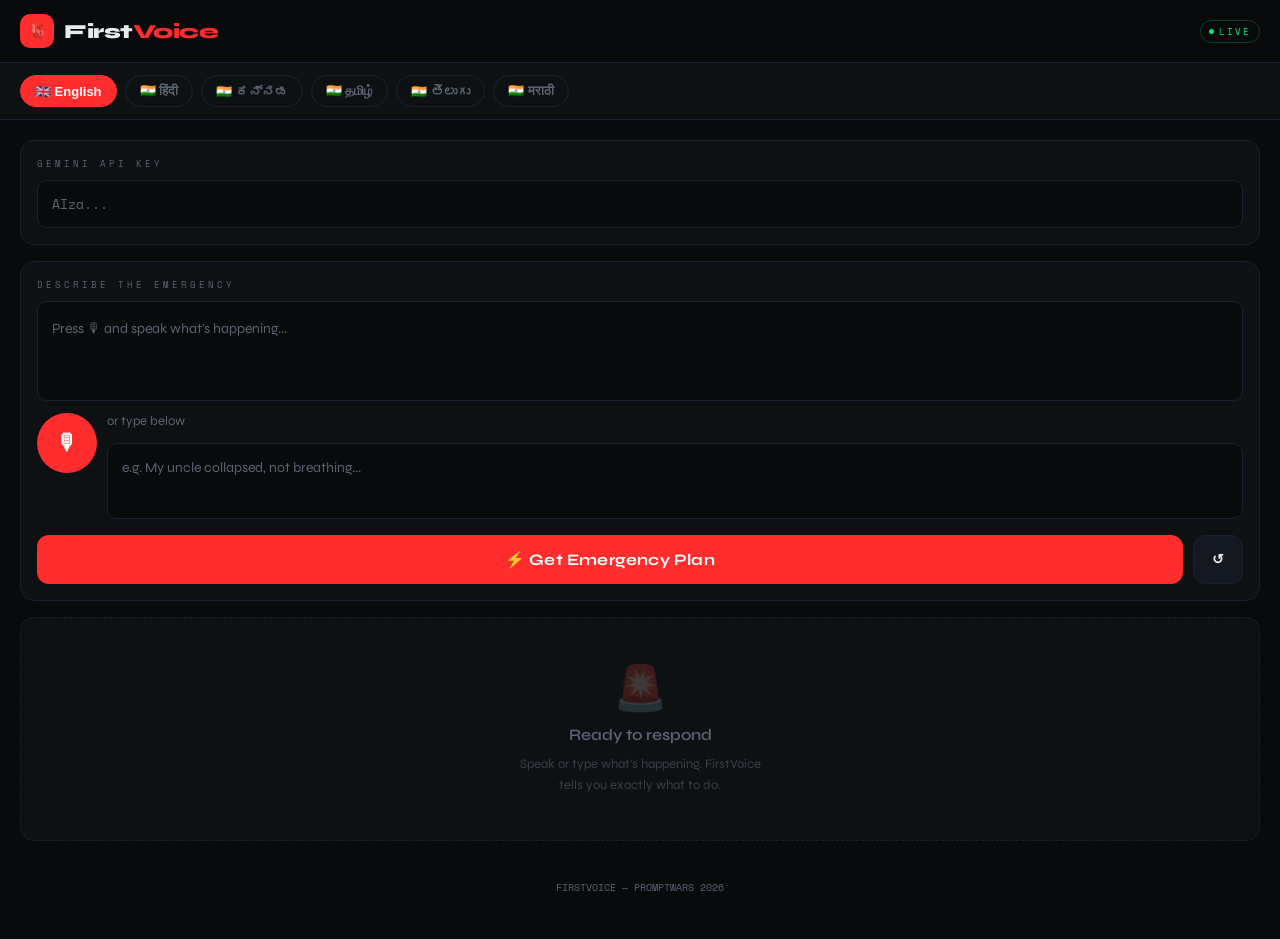
==== index.html @ 9b27664f "Add files via upload" ====
<!DOCTYPE html>
<html lang="en">
<head>
  <meta charset="UTF-8" />
  <meta name="viewport" content="width=device-width, initial-scale=1.0, maximum-scale=1.0, user-scalable=no" />
  <meta name="apple-mobile-web-app-capable" content="yes" />
  <meta name="theme-color" content="#080a0c" />
  <title>FirstVoice — Emergency Response</title>
  <link rel="preconnect" href="https://fonts.googleapis.com" />
  <link href="https://fonts.googleapis.com/css2?family=Space+Mono:wght@400;700&family=Syne:wght@400;600;700;800&display=swap" rel="stylesheet" />
  <style>
    *, *::before, *::after { margin: 0; padding: 0; box-sizing: border-box; -webkit-tap-highlight-color: transparent; }

    :root {
      --bg: #080a0c;
      --surface: #0e1114;
      --surface2: #141820;
      --red: #ff2d2d;
      --red-glow: rgba(255,45,45,0.18);
      --red-dim: #7a0000;
      --green: #00e87a;
      --amber: #ffaa00;
      --text: #e8eaed;
      --text-dim: #5a6470;
      --border: #1a2030;
      --mono: 'Space Mono', monospace;
      --sans: 'Syne', sans-serif;
      --radius: 14px;
    }

    html, body {
      height: 100%;
      background: var(--bg);
      color: var(--text);
      font-family: var(--sans);
      overflow-x: hidden;
    }

    /* ─── HEADER ─── */
    .header {
      position: sticky;
      top: 0;
      z-index: 100;
      background: rgba(8,10,12,0.92);
      backdrop-filter: blur(12px);
      border-bottom: 1px solid var(--border);
      padding: 14px 20px;
      display: flex;
      align-items: center;
      justify-content: space-between;
    }

    .logo { display: flex; align-items: center; gap: 10px; }

    .logo-pulse {
      width: 34px; height: 34px;
      background: var(--red);
      border-radius: 10px;
      display: flex; align-items: center; justify-content: center;
      font-size: 17px;
      animation: heartbeat 1.4s ease-in-out infinite;
    }

    @keyframes heartbeat {
      0%,100% { transform: scale(1); box-shadow: 0 0 0 0 rgba(255,45,45,0.5); }
      14%     { transform: scale(1.08); }
      28%     { transform: scale(1); }
      42%     { transform: scale(1.05); box-shadow: 0 0 0 8px rgba(255,45,45,0); }
    }

    .logo-name { font-size: 20px; font-weight: 800; letter-spacing: -0.5px; }
    .logo-name span { color: var(--red); }

    .live-badge {
      display: flex; align-items: center; gap: 5px;
      font-family: var(--mono); font-size: 9px; letter-spacing: 2px;
      color: var(--green); border: 1px solid rgba(0,232,122,0.25);
      padding: 4px 8px; border-radius: 20px;
    }

    .live-dot {
      width: 5px; height: 5px; border-radius: 50%;
      background: var(--green);
      animation: blink 1.5s ease-in-out infinite;
    }

    @keyframes blink { 0%,100%{opacity:1} 50%{opacity:0.1} }

    /* ─── LANGUAGE STRIP ─── */
    .lang-strip {
      display: flex; gap: 8px;
      padding: 12px 20px;
      overflow-x: auto;
      scrollbar-width: none;
      border-bottom: 1px solid var(--border);
      background: var(--surface);
    }
    .lang-strip::-webkit-scrollbar { display: none; }

    .lang-chip {
      flex-shrink: 0;
      padding: 7px 14px;
      border-radius: 20px;
      font-size: 13px; font-weight: 600;
      cursor: pointer;
      border: 1px solid var(--border);
      background: transparent;
      color: var(--text-dim);
      transition: all 0.2s;
      white-space: nowrap;
    }

    .lang-chip.active {
      background: var(--red);
      border-color: var(--red);
      color: white;
    }

    .lang-chip:not(.active):hover {
      border-color: var(--text-dim);
      color: var(--text);
    }

    /* ─── MAIN SCROLL ─── */
    .main { padding: 20px; display: flex; flex-direction: column; gap: 16px; }

    /* ─── CARD ─── */
    .card {
      background: var(--surface);
      border: 1px solid var(--border);
      border-radius: var(--radius);
      padding: 16px;
    }

    .card-label {
      font-family: var(--mono); font-size: 9px;
      letter-spacing: 3px; color: var(--text-dim);
      text-transform: uppercase; margin-bottom: 10px;
    }

    /* ─── API KEY ─── */
    .api-input {
      width: 100%; padding: 13px 14px;
      background: var(--bg); border: 1px solid var(--border);
      border-radius: 10px; font-family: var(--mono);
      font-size: 13px; color: var(--text);
      outline: none; transition: border-color 0.2s;
    }
    .api-input:focus { border-color: var(--red); }
    .api-input::placeholder { color: var(--text-dim); }

    /* ─── TRANSCRIPT ─── */
    .transcript-box {
      min-height: 100px; padding: 14px;
      background: var(--bg); border: 1px solid var(--border);
      border-radius: 10px; font-size: 15px; line-height: 1.6;
      color: var(--text); position: relative; transition: border-color 0.2s;
      word-break: break-word;
    }
    .transcript-box.listening {
      border-color: var(--red);
      box-shadow: 0 0 0 3px var(--red-glow);
    }
    .transcript-placeholder { color: var(--text-dim); font-size: 14px; }

    /* ─── WAVEFORM ─── */
    .waveform {
      display: flex; align-items: center; gap: 3px;
      height: 28px; margin-top: 10px;
    }
    .wave-bar {
      width: 3px; border-radius: 2px;
      background: var(--red); height: 4px;
      animation: wave 1s ease-in-out infinite;
    }
    @keyframes wave { 0%,100%{height:4px} 50%{height:22px} }

    /* ─── BUTTONS ─── */
    .btn-row { display: flex; gap: 10px; margin-top: 12px; }

    .btn {
      flex: 1; padding: 15px;
      border-radius: 12px; font-family: var(--sans);
      font-size: 15px; font-weight: 700;
      cursor: pointer; border: none;
      transition: all 0.18s; letter-spacing: 0.2px;
      -webkit-user-select: none; user-select: none;
    }

    .btn:active { transform: scale(0.97); }
    .btn:disabled { opacity: 0.35; cursor: not-allowed; transform: none; }

    .btn-mic {
      background: var(--red); color: white;
      font-size: 22px; flex: 0 0 60px;
      border-radius: 50%; width: 60px; height: 60px;
      padding: 0; display: flex; align-items: center; justify-content: center;
    }

    .btn-mic.recording {
      animation: mic-pulse 1.2s ease-in-out infinite;
    }

    @keyframes mic-pulse {
      0%,100% { box-shadow: 0 0 0 0 rgba(255,45,45,0.6); }
      50%      { box-shadow: 0 0 0 14px rgba(255,45,45,0); }
    }

    .btn-analyze {
      flex: 1; background: var(--red); color: white;
      font-size: 16px;
    }

    .btn-reset {
      flex: 0 0 auto; background: var(--surface2);
      color: var(--text); border: 1px solid var(--border);
      font-size: 14px; padding: 15px 18px;
    }

    /* ─── MANUAL INPUT ─── */
    .manual-input {
      width: 100%; padding: 13px 14px; margin-top: 10px;
      background: var(--bg); border: 1px solid var(--border);
      border-radius: 10px; font-family: var(--sans);
      font-size: 14px; color: var(--text); outline: none;
      resize: none; min-height: 76px; line-height: 1.55;
      transition: border-color 0.2s;
    }
    .manual-input:focus { border-color: var(--red); }
    .manual-input::placeholder { color: var(--text-dim); }

    /* ─── LOADING ─── */
    .loading-card {
      display: flex; flex-direction: column;
      align-items: center; justify-content: center;
      gap: 14px; padding: 40px 20px;
      background: var(--surface); border: 1px solid var(--border);
      border-radius: var(--radius);
    }

    .spinner {
      width: 44px; height: 44px;
      border: 3px solid var(--border);
      border-top-color: var(--red);
      border-radius: 50%;
      animation: spin 0.7s linear infinite;
    }

    @keyframes spin { to { transform: rotate(360deg); } }

    .loading-label {
      font-family: var(--mono); font-size: 11px;
      letter-spacing: 3px; color: var(--text-dim);
      animation: pulse-text 1s ease-in-out infinite alternate;
    }

    @keyframes pulse-text { from{opacity:0.4} to{opacity:1} }

    /* ─── EMERGENCY BADGE ─── */
    .emergency-badge {
      border-radius: var(--radius); padding: 18px;
      display: flex; gap: 14px; align-items: center;
      animation: slideUp 0.35s ease-out;
    }

    .badge-critical { background: rgba(255,45,45,0.08); border: 1px solid rgba(255,45,45,0.35); }
    .badge-serious  { background: rgba(255,170,0,0.08); border: 1px solid rgba(255,170,0,0.35); }
    .badge-moderate { background: rgba(0,232,122,0.08); border: 1px solid rgba(0,232,122,0.3); }

    .badge-emoji { font-size: 36px; flex-shrink: 0; }

    .badge-type { font-size: 20px; font-weight: 800; letter-spacing: -0.4px; }

    .badge-sev {
      font-family: var(--mono); font-size: 10px;
      letter-spacing: 2px; margin-top: 3px;
    }

    .sev-critical { color: var(--red); }
    .sev-serious  { color: var(--amber); }
    .sev-moderate { color: var(--green); }

    .badge-lang {
      font-family: var(--mono); font-size: 9px;
      color: var(--text-dim); letter-spacing: 1px; margin-top: 5px;
    }

    /* ─── STEPS ─── */
    .steps-list { display: flex; flex-direction: column; gap: 10px; }

    .step-row {
      display: flex; gap: 12px;
      background: var(--bg); border: 1px solid var(--border);
      border-radius: 12px; padding: 14px;
      animation: slideUp 0.35s ease-out;
    }

    .step-num {
      width: 30px; height: 30px; flex-shrink: 0;
      background: var(--red); border-radius: 50%;
      display: flex; align-items: center; justify-content: center;
      font-family: var(--mono); font-size: 13px; font-weight: 700;
      color: white; margin-top: 1px;
    }

    .step-action { font-size: 15px; font-weight: 700; margin-bottom: 5px; }

    .step-detail {
      font-family: var(--mono); font-size: 12px;
      color: var(--text-dim); line-height: 1.55;
    }

    /* ─── DO NOT ─── */
    .donot-card {
      background: rgba(255,45,45,0.05);
      border: 1px solid rgba(255,45,45,0.2);
      border-radius: var(--radius); padding: 14px;
      animation: slideUp 0.35s ease-out;
    }

    .donot-heading {
      font-family: var(--mono); font-size: 9px;
      letter-spacing: 3px; color: var(--red);
      text-transform: uppercase; margin-bottom: 10px;
    }

    .donot-item {
      display: flex; gap: 8px; align-items: flex-start;
      font-size: 13px; color: var(--text-dim); margin-bottom: 5px;
      line-height: 1.5;
    }

    .donot-x { color: var(--red); font-size: 11px; margin-top: 2px; flex-shrink: 0; }

    /* ─── DISPATCH ─── */
    .dispatch-card {
      background: var(--surface);
      border: 1px solid var(--border);
      border-radius: var(--radius); padding: 14px;
      animation: slideUp 0.35s ease-out;
    }

    .dispatch-heading {
      font-family: var(--mono); font-size: 9px;
      letter-spacing: 3px; color: var(--green);
      text-transform: uppercase; margin-bottom: 10px;
    }

    .dispatch-text {
      font-family: var(--mono); font-size: 12px;
      color: var(--text); line-height: 1.6;
      padding: 10px 12px;
      background: var(--bg); border-radius: 8px;
      border-left: 3px solid var(--green);
    }

    /* ─── REASSURANCE ─── */
    .reassurance-card {
      background: linear-gradient(135deg, rgba(0,232,122,0.07), rgba(0,232,122,0.02));
      border: 1px solid rgba(0,232,122,0.2);
      border-radius: var(--radius); padding: 18px;
      font-size: 16px; font-weight: 600;
      color: var(--green); text-align: center;
      line-height: 1.55;
      animation: slideUp 0.35s ease-out;
    }

    /* ─── ERROR ─── */
    .error-card {
      background: rgba(255,45,45,0.07);
      border: 1px solid rgba(255,45,45,0.25);
      border-radius: var(--radius); padding: 14px;
      font-family: var(--mono); font-size: 12px;
      color: #ff7070; line-height: 1.6;
    }

    /* ─── IDLE ─── */
    .idle-card {
      background: var(--surface); border: 1px dashed var(--border);
      border-radius: var(--radius);
      display: flex; flex-direction: column;
      align-items: center; justify-content: center;
      gap: 10px; padding: 44px 20px; text-align: center;
    }

    .idle-emoji { font-size: 44px; opacity: 0.2; }
    .idle-title { font-size: 16px; font-weight: 600; color: var(--text-dim); }
    .idle-sub { font-size: 13px; color: var(--text-dim); opacity: 0.55; line-height: 1.6; max-width: 260px; }

    /* ─── FOOTER ─── */
    .footer {
      text-align: center; padding: 18px 20px 32px;
      font-family: var(--mono); font-size: 10px;
      color: var(--text-dim); line-height: 1.8;
    }

    .footer-warn { color: var(--red-dim); }

    /* ─── ANIMATIONS ─── */
    @keyframes slideUp {
      from { opacity: 0; transform: translateY(14px); }
      to   { opacity: 1; transform: translateY(0); }
    }

    /* ─── SPEAK BUTTON (TTS) ─── */
    .tts-btn {
      display: flex; align-items: center; gap: 6px;
      background: transparent; border: 1px solid var(--border);
      border-radius: 20px; padding: 6px 12px;
      font-family: var(--mono); font-size: 10px;
      letter-spacing: 1px; color: var(--text-dim);
      cursor: pointer; transition: all 0.2s;
      margin-top: 10px;
    }
    .tts-btn:hover { border-color: var(--green); color: var(--green); }

    /* Safe area for notched phones */
    @supports (padding-bottom: env(safe-area-inset-bottom)) {
      .footer { padding-bottom: calc(24px + env(safe-area-inset-bottom)); }
    }
  </style>
</head>
<body>

  <!-- HEADER -->
  <header class="header">
    <div class="logo">
      <div class="logo-pulse">🫀</div>
      <div class="logo-name">First<span>Voice</span></div>
    </div>
    <div class="live-badge">
      <div class="live-dot"></div>
      LIVE
    </div>
  </header>

  <!-- LANGUAGE STRIP -->
  <div class="lang-strip" id="langStrip">
    <button class="lang-chip active" data-lang="en" onclick="setLang('en')">🇬🇧 English</button>
    <button class="lang-chip" data-lang="hi" onclick="setLang('hi')">🇮🇳 हिंदी</button>
    <button class="lang-chip" data-lang="kn" onclick="setLang('kn')">🇮🇳 ಕನ್ನಡ</button>
    <button class="lang-chip" data-lang="ta" onclick="setLang('ta')">🇮🇳 தமிழ்</button>
    <button class="lang-chip" data-lang="te" onclick="setLang('te')">🇮🇳 తెలుగు</button>
    <button class="lang-chip" data-lang="mr" onclick="setLang('mr')">🇮🇳 मराठी</button>
  </div>

  <!-- MAIN CONTENT -->
  <main class="main">

    <!-- API KEY CARD -->
    <div class="card">
      <div class="card-label" id="lbl-apikey">Gemini API Key</div>
      <input type="password" class="api-input" id="apiKey" placeholder="AIza..." />
    </div>

    <!-- INPUT CARD -->
    <div class="card">
      <div class="card-label" id="lbl-describe">Describe the Emergency</div>

      <!-- Transcript display -->
      <div class="transcript-box" id="transcriptBox">
        <span class="transcript-placeholder" id="transcriptPlaceholder">Press 🎙 and speak what's happening...</span>
      </div>

      <!-- Mic + Reset row -->
      <div class="btn-row" style="justify-content:flex-start; margin-top:12px;">
        <button class="btn btn-mic" id="micBtn" onclick="toggleMic()" title="Hold to speak">🎙</button>
        <div style="flex:1">
          <div style="font-size:13px; color:var(--text-dim); margin-bottom:4px;" id="lbl-or">or type below</div>
          <textarea class="manual-input" id="manualInput" rows="2" id="lbl-typePlaceholder"></textarea>
        </div>
      </div>

      <!-- Analyze + Reset -->
      <div class="btn-row">
        <button class="btn btn-analyze" id="analyzeBtn" onclick="analyze()" id="lbl-analyze">⚡ Get Emergency Plan</button>
        <button class="btn btn-reset" onclick="resetAll()">↺</button>
      </div>
    </div>

    <!-- ERROR -->
    <div id="errorBox" style="display:none;" class="error-card"></div>

    <!-- LOADING -->
    <div id="loadingBox" style="display:none;" class="loading-card">
      <div class="spinner"></div>
      <div class="loading-label" id="lbl-analyzing">ANALYZING EMERGENCY...</div>
    </div>

    <!-- RESPONSE -->
    <div id="responseBox" style="display:none;"></div>

    <!-- IDLE -->
    <div id="idleBox" class="idle-card">
      <div class="idle-emoji">🚨</div>
      <div class="idle-title" id="lbl-idle-title">Ready to respond</div>
      <div class="idle-sub" id="lbl-idle-sub">Speak or type what's happening. FirstVoice identifies the emergency and tells you exactly what to do.</div>
    </div>

  </main>

  <!-- FOOTER -->
  <footer class="footer">
    <div>FIRSTVOICE — PROMPTWARS 2026</div>
    <div class="footer-warn">⚠ Always call 112 first. This app assists — not replaces — emergency services.</div>
  </footer>

<script>
// ─── STATE ───────────────────────────────────────────────
let recognition = null;
let isListening  = false;
let currentLang  = 'en';
let currentTranscript = '';

// ─── i18n ─────────────────────────────────────────────────
const i18n = {
  en: {
    apikey:     'Gemini API Key',
    describe:   'Describe the Emergency',
    placeholder:'Press 🎙 and speak what\'s happening...',
    typehere:   'e.g. My uncle collapsed, not breathing...',
    or:         'or type below',
    analyze:    '⚡ Get Emergency Plan',
    analyzing:  'ANALYZING EMERGENCY...',
    idleTitle:  'Ready to respond',
    idleSub:    'Speak or type what\'s happening. FirstVoice tells you exactly what to do.',
    steps:      'Action Steps',
    donot:      'DO NOT',
    dispatch:   '📡 EMERGENCY DISPATCH BRIEF',
    tts:        '🔊 Read aloud',
    listening:  'Listening... speak now',
    speechErr:  'Speech recognition not available. Please type instead.',
    noInput:    'Please speak or type the emergency situation.',
    noKey:      'Please enter your Gemini API key.',
  },
  hi: {
    apikey:     'Gemini API की',
    describe:   'आपातकाल का वर्णन करें',
    placeholder:'🎙 दबाएं और बोलें क्या हो रहा है...',
    typehere:   'उदा. मेरे चाचा गिर गए, सांस नहीं ले रहे...',
    or:         'या नीचे टाइप करें',
    analyze:    '⚡ आपातकालीन योजना प्राप्त करें',
    analyzing:  'आपातकाल विश्लेषण हो रहा है...',
    idleTitle:  'प्रतिक्रिया के लिए तैयार',
    idleSub:    'बोलें या टाइप करें। FirstVoice आपको बताएगा क्या करना है।',
    steps:      'कदम',
    donot:      'यह मत करें',
    dispatch:   '📡 एम्बुलेंस को बताएं',
    tts:        '🔊 ज़ोर से पढ़ें',
    listening:  'सुन रहा हूं... अभी बोलें',
    speechErr:  'वॉइस उपलब्ध नहीं। कृपया टाइप करें।',
    noInput:    'कृपया आपातकाल बताएं।',
    noKey:      'कृपया Gemini API कुंजी दर्ज करें।',
  },
  kn: {
    apikey:     'Gemini API ಕೀ',
    describe:   'ತುರ್ತು ಪರಿಸ್ಥಿತಿ ವಿವರಿಸಿ',
    placeholder:'🎙 ಒತ್ತಿ ಮತ್ತು ಏನಾಗುತ್ತಿದೆ ಎಂದು ಹೇಳಿ...',
    typehere:   'ಉದಾ. ನನ್ನ ಅಂಕಲ್ ಬಿದ್ದರು, ಉಸಿರಾಡುತ್ತಿಲ್ಲ...',
    or:         'ಅಥವಾ ಕೆಳಗೆ ಟೈಪ್ ಮಾಡಿ',
    analyze:    '⚡ ತುರ್ತು ಯೋಜನೆ ಪಡೆಯಿರಿ',
    analyzing:  'ತುರ್ತು ಪರಿಸ್ಥಿತಿ ವಿಶ್ಲೇಷಿಸಲಾಗುತ್ತಿದೆ...',
    idleTitle:  'ಪ್ರತಿಕ್ರಿಯಿಸಲು ಸಿದ್ಧ',
    idleSub:    'ಮಾತನಾಡಿ ಅಥವಾ ಟೈಪ್ ಮಾಡಿ. FirstVoice ನಿಮಗೆ ಏನು ಮಾಡಬೇಕೆಂದು ತಿಳಿಸುತ್ತದೆ.',
    steps:      'ಹಂತಗಳು',
    donot:      'ಮಾಡಬೇಡಿ',
    dispatch:   '📡 ತುರ್ತು ಸೇವೆ ಸಾರಾಂಶ',
    tts:        '🔊 ಜೋರಾಗಿ ಓದಿ',
    listening:  'ಆಲಿಸುತ್ತಿದ್ದೇನೆ...',
    speechErr:  'ಧ್ವನಿ ಲಭ್ಯವಿಲ್ಲ. ದಯವಿಟ್ಟು ಟೈಪ್ ಮಾಡಿ.',
    noInput:    'ದಯವಿಟ್ಟು ತುರ್ತು ಪರಿಸ್ಥಿತಿ ತಿಳಿಸಿ.',
    noKey:      'ದಯವಿಟ್ಟು Gemini API ಕೀ ನಮೂದಿಸಿ.',
  },
  ta: {
    apikey:     'Gemini API திறவுகோல்',
    describe:   'அவசரநிலையை விவரிக்கவும்',
    placeholder:'🎙 அழுத்தி என்ன நடக்கிறது என்று சொல்லுங்கள்...',
    typehere:   'எ.கா. என் மாமா விழுந்தார், மூச்சு இல்லை...',
    or:         'அல்லது கீழே தட்டச்சு செய்யுங்கள்',
    analyze:    '⚡ அவசர திட்டம் பெறுங்கள்',
    analyzing:  'அவசரநிலை பகுப்பாய்வு...',
    idleTitle:  'பதிலளிக்க தயார்',
    idleSub:    'பேசுங்கள் அல்லது தட்டச்சு செய்யுங்கள். FirstVoice என்ன செய்வதெனக் கூறும்.',
    steps:      'நடவடிக்கை படிகள்',
    donot:      'செய்யாதீர்கள்',
    dispatch:   '📡 அவசர சுருக்கம்',
    tts:        '🔊 சத்தமாக படிக்கவும்',
    listening:  'கேட்கிறேன்...',
    speechErr:  'குரல் இல்லை. தட்டச்சு செய்யுங்கள்.',
    noInput:    'அவசரநிலையை தெரிவிக்கவும்.',
    noKey:      'Gemini API திறவுகோல் உள்ளிடவும்.',
  },
  te: {
    apikey:     'Gemini API కీ',
    describe:   'అత్యవసర పరిస్థితిని వివరించండి',
    placeholder:'🎙 నొక్కి ఏమి జరుగుతుందో చెప్పండి...',
    typehere:   'ఉదా. మా అంకుల్ పడిపోయారు, శ్వాస తీసుకోవడం లేదు...',
    or:         'లేదా క్రింద టైప్ చేయండి',
    analyze:    '⚡ అత్యవసర ప్రణాళిక పొందండి',
    analyzing:  'అత్యవసర పరిస్థితి విశ్లేషిస్తున్నారు...',
    idleTitle:  'స్పందించడానికి సిద్ధంగా ఉంది',
    idleSub:    'మాట్లాడండి లేదా టైప్ చేయండి. FirstVoice మీకు ఏమి చేయాలో చెప్తుంది.',
    steps:      'చర్య దశలు',
    donot:      'చేయకూడదు',
    dispatch:   '📡 అత్యవసర సారాంశం',
    tts:        '🔊 బిగ్గరగా చదవండి',
    listening:  'వింటున్నాను...',
    speechErr:  'వాయిస్ అందుబాటులో లేదు. దయచేసి టైప్ చేయండి.',
    noInput:    'అత్యవసర పరిస్థితిని తెలియజేయండి.',
    noKey:      'దయచేసి Gemini API కీని నమోదు చేయండి.',
  },
  mr: {
    apikey:     'Gemini API की',
    describe:   'आणीबाणीचे वर्णन करा',
    placeholder:'🎙 दाबा आणि काय होत आहे ते सांगा...',
    typehere:   'उदा. माझे काका पडले, श्वास घेत नाहीत...',
    or:         'किंवा खाली टाइप करा',
    analyze:    '⚡ आणीबाणी योजना मिळवा',
    analyzing:  'आणीबाणी विश्लेषण होत आहे...',
    idleTitle:  'प्रतिसाद देण्यास तयार',
    idleSub:    'बोला किंवा टाइप करा. FirstVoice तुम्हाला काय करायचे ते सांगेल.',
    steps:      'कृती पायऱ्या',
    donot:      'हे करू नका',
    dispatch:   '📡 आणीबाणी सारांश',
    tts:        '🔊 मोठ्याने वाचा',
    listening:  'ऐकत आहे...',
    speechErr:  'व्हॉइस उपलब्ध नाही. कृपया टाइप करा.',
    noInput:    'कृपया आणीबाणी सांगा.',
    noKey:      'कृपया Gemini API की प्रविष्ट करा.',
  }
};

const langSpeechCodes = {
  en: 'en-IN', hi: 'hi-IN', kn: 'kn-IN',
  ta: 'ta-IN', te: 'te-IN', mr: 'mr-IN'
};

// ─── LANGUAGE ────────────────────────────────────────────
function setLang(lang) {
  currentLang = lang;
  document.querySelectorAll('.lang-chip').forEach(c => {
    c.classList.toggle('active', c.dataset.lang === lang);
  });
  const t = i18n[lang];
  document.getElementById('lbl-apikey').textContent       = t.apikey;
  document.getElementById('lbl-describe').textContent     = t.describe;
  document.getElementById('lbl-or').textContent           = t.or;
  document.getElementById('lbl-analyzing').textContent    = t.analyzing;
  document.getElementById('lbl-idle-title').textContent   = t.idleTitle;
  document.getElementById('lbl-idle-sub').textContent     = t.idleSub;
  document.getElementById('analyzeBtn').textContent       = t.analyze;
  document.getElementById('manualInput').placeholder      = t.typehere;
  const tp = document.getElementById('transcriptPlaceholder');
  if (tp) tp.textContent = t.placeholder;
  if (!currentTranscript) setTranscriptPlaceholder();
}

function t(key) { return (i18n[currentLang] || i18n.en)[key] || key; }

// ─── TRANSCRIPT ───────────────────────────────────────────
function setTranscriptPlaceholder() {
  const box = document.getElementById('transcriptBox');
  box.innerHTML = `<span class="transcript-placeholder">${t('placeholder')}</span>`;
}

function updateTranscript(text, listening) {
  const box = document.getElementById('transcriptBox');
  currentTranscript = text;
  if (text) {
    box.textContent = text;
  } else {
    box.innerHTML = `<span class="transcript-placeholder">${listening ? t('listening') : t('placeholder')}</span>`;
  }
  box.className = 'transcript-box' + (listening ? ' listening' : '');
  if (listening && !text) {
    const wf = document.createElement('div');
    wf.className = 'waveform';
    for (let i = 0; i < 9; i++) {
      const b = document.createElement('div');
      b.className = 'wave-bar';
      b.style.animationDelay = `${i * 0.1}s`;
      wf.appendChild(b);
    }
    box.appendChild(wf);
  }
}

// ─── MIC ─────────────────────────────────────────────────
function toggleMic() {
  if (isListening) stopMic();
  else startMic();
}

function startMic() {
  const SR = window.SpeechRecognition || window.webkitSpeechRecognition;
  if (!SR) { showError(t('speechErr')); return; }

  recognition = new SR();
  recognition.continuous    = true;
  recognition.interimResults = true;
  recognition.lang = langSpeechCodes[currentLang] || 'en-IN';

  recognition.onstart = () => {
    isListening = true;
    document.getElementById('micBtn').textContent = '⏹';
    document.getElementById('micBtn').classList.add('recording');
    updateTranscript('', true);
  };

  recognition.onend = () => {
    isListening = false;
    document.getElementById('micBtn').textContent = '🎙';
    document.getElementById('micBtn').classList.remove('recording');
    if (!currentTranscript) updateTranscript('', false);
  };

  recognition.onresult = (e) => {
    let final = '';
    for (let i = 0; i < e.results.length; i++) {
      if (e.results[i].isFinal) final += e.results[i][0].transcript + ' ';
    }
    if (final.trim()) updateTranscript(final.trim(), true);
  };

  recognition.onerror = (e) => {
    isListening = false;
    showError('Mic error: ' + e.error);
  };

  recognition.start();
}

function stopMic() {
  recognition && recognition.stop();
  isListening = false;
}

// ─── ANALYZE ─────────────────────────────────────────────
async function analyze() {
  const apiKey  = document.getElementById('apiKey').value.trim();
  const manual  = document.getElementById('manualInput').value.trim();
  const input   = currentTranscript || manual;

  if (!apiKey) { showError(t('noKey')); return; }
  if (!input)  { showError(t('noInput')); return; }

  stopMic();
  hideError();
  showLoading(true);
  showResponse(null);
  showIdle(false);

  try {
    const res = await fetch('/analyze', {
      method: 'POST',
      headers: { 'Content-Type': 'application/json' },
      body: JSON.stringify({ apiKey, text: input })
    });
    const data = await res.json();
    if (data.error) throw new Error(data.error);
    showLoading(false);
    renderResponse(data);
    speakFirstStep(data);
  } catch (err) {
    showLoading(false);
    showIdle(false);
    showError(err.message);
  }
}

// ─── RENDER RESPONSE ─────────────────────────────────────
function getSeverityClass(s) {
  if (!s) return 'badge-moderate';
  s = s.toUpperCase();
  if (s === 'CRITICAL') return 'badge-critical';
  if (s === 'SERIOUS')  return 'badge-serious';
  return 'badge-moderate';
}

function getSevColorClass(s) {
  if (!s) return 'sev-moderate';
  s = s.toUpperCase();
  if (s === 'CRITICAL') return 'sev-critical';
  if (s === 'SERIOUS')  return 'sev-serious';
  return 'sev-moderate';
}

function getEmoji(type) {
  if (!type) return '🚨';
  const t = type.toLowerCase();
  if (t.includes('cardiac') || t.includes('heart') || t.includes('हृदय') || t.includes('ಹೃದಯ')) return '💔';
  if (t.includes('seizure') || t.includes('epilep') || t.includes('दौरा') || t.includes('ಸೆಳವು')) return '⚡';
  if (t.includes('stroke') || t.includes('brain') || t.includes('ಪಾರ್ಶ್ವ')) return '🧠';
  if (t.includes('chok') || t.includes('drown')) return '😶';
  if (t.includes('breath')) return '🫁';
  if (t.includes('fall') || t.includes('fracture') || t.includes('bone')) return '🦴';
  return '🚨';
}

function renderResponse(d) {
  const box = document.getElementById('responseBox');
  const sevClass   = getSeverityClass(d.severity);
  const sevColor   = getSevColorClass(d.severity);
  const emoji      = getEmoji(d.emergencyType);

  let stepsHtml = (d.steps || []).map(s => `
    <div class="step-row">
      <div class="step-num">${s.step}</div>
      <div>
        <div class="step-action">${s.action}</div>
        <div class="step-detail">${s.detail}</div>
      </div>
    </div>
  `).join('');

  let donotHtml = (d.doNot || []).map(item => `
    <div class="donot-item"><span class="donot-x">✕</span>${item}</div>
  `).join('');

  const ttsText = (d.steps || []).map((s,i) => `Step ${i+1}: ${s.action}. ${s.detail}`).join('. ');

  box.innerHTML = `
    <!-- Badge -->
    <div class="emergency-badge ${sevClass}" style="margin-bottom:12px;">
      <div class="badge-emoji">${emoji}</div>
      <div>
        <div class="badge-type">${d.emergencyType || ''}</div>
        <div class="badge-sev ${sevColor}">${d.severity || ''} — ACT NOW</div>
        ${d.detectedLanguage ? `<div class="badge-lang">DETECTED: ${d.detectedLanguage.toUpperCase()}</div>` : ''}
      </div>
    </div>

    <!-- Steps -->
    <div class="card" style="margin-bottom:12px;">
      <div class="card-label">${t('steps')}</div>
      <div class="steps-list">${stepsHtml}</div>
      <button class="tts-btn" onclick="speakText(\`${ttsText.replace(/`/g,'').replace(/'/g,'')}\`)">${t('tts')}</button>
    </div>

    <!-- Do Not -->
    ${donotHtml ? `
    <div class="donot-card" style="margin-bottom:12px;">
      <div class="donot-heading">${t('donot')}</div>
      ${donotHtml}
    </div>` : ''}

    <!-- Dispatch -->
    ${d.dispatchSummary ? `
    <div class="dispatch-card" style="margin-bottom:12px;">
      <div class="dispatch-heading">${t('dispatch')}</div>
      <div class="dispatch-text">${d.dispatchSummary}</div>
    </div>` : ''}

    <!-- Reassurance -->
    ${d.reassurance ? `
    <div class="reassurance-card" style="margin-bottom:12px;">
      💬 ${d.reassurance}
    </div>` : ''}
  `;

  box.style.display = 'block';
  box.scrollIntoView({ behavior: 'smooth', block: 'start' });
}

// ─── TTS ─────────────────────────────────────────────────
function speakText(text) {
  if (!window.speechSynthesis) return;
  window.speechSynthesis.cancel();
  const u = new SpeechSynthesisUtterance(text);
  u.lang = langSpeechCodes[currentLang] || 'en-IN';
  u.rate = 0.88; u.pitch = 0.85;
  window.speechSynthesis.speak(u);
}

function speakFirstStep(d) {
  if (!d.steps || !d.steps[0]) return;
  const msg = `${d.emergencyType}. Step 1: ${d.steps[0].action}. ${d.steps[0].detail}`;
  speakText(msg);
}

// ─── UI HELPERS ──────────────────────────────────────────
function showLoading(v) { document.getElementById('loadingBox').style.display = v ? 'flex' : 'none'; }
function showIdle(v)    { document.getElementById('idleBox').style.display    = v ? 'flex' : 'none'; }
function showResponse(v){ if (!v) document.getElementById('responseBox').style.display = 'none'; }
function showError(msg) { const e = document.getElementById('errorBox'); e.textContent = '⚠ ' + msg; e.style.display = 'block'; }
function hideError()    { document.getElementById('errorBox').style.display = 'none'; }

function resetAll() {
  currentTranscript = '';
  document.getElementById('manualInput').value = '';
  stopMic();
  updateTranscript('', false);
  showResponse(null);
  hideError();
  showLoading(false);
  showIdle(true);
  window.speechSynthesis && window.speechSynthesis.cancel();
}

// ─── INIT ────────────────────────────────────────────────
setLang('en');
</script>
</body>
</html>
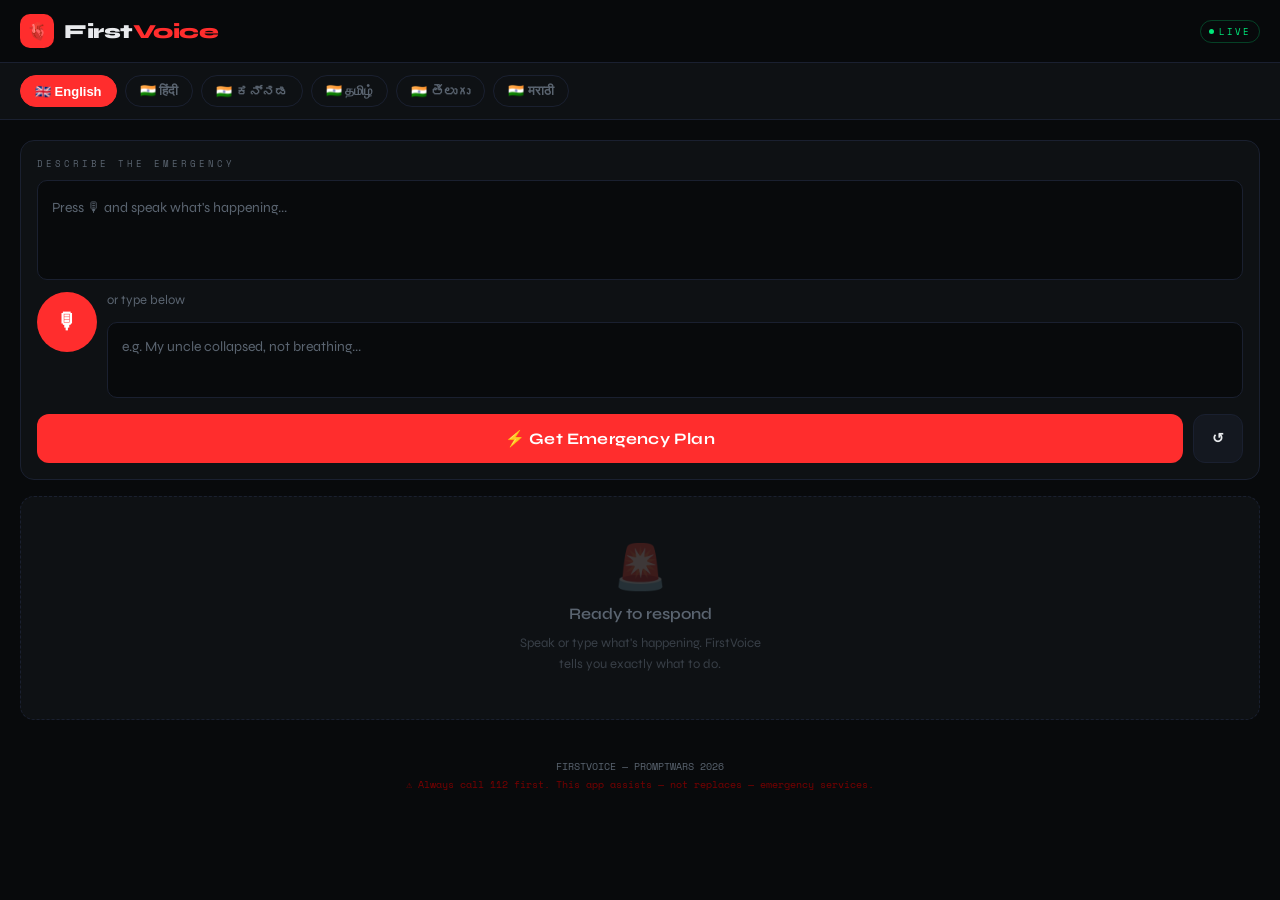
==== commit 22af2d2e: "Secure API key, upgrade to google-genai SDK, and prepare for Cloud Run deployment" ====
--- a/index.html
+++ b/index.html
@@ -447,11 +447,7 @@
   <!-- MAIN CONTENT -->
   <main class="main">
 
-    <!-- API KEY CARD -->
-    <div class="card">
-      <div class="card-label" id="lbl-apikey">Gemini API Key</div>
-      <input type="password" class="api-input" id="apiKey" placeholder="AIza..." />
-    </div>
+    <!-- EMERGENCY REPORTING -->
 
     <!-- INPUT CARD -->
     <div class="card">
@@ -515,7 +511,6 @@
 // ─── i18n ─────────────────────────────────────────────────
 const i18n = {
   en: {
-    apikey:     'Gemini API Key',
     describe:   'Describe the Emergency',
     placeholder:'Press 🎙 and speak what\'s happening...',
     typehere:   'e.g. My uncle collapsed, not breathing...',
@@ -531,10 +526,8 @@
     listening:  'Listening... speak now',
     speechErr:  'Speech recognition not available. Please type instead.',
     noInput:    'Please speak or type the emergency situation.',
-    noKey:      'Please enter your Gemini API key.',
   },
   hi: {
-    apikey:     'Gemini API की',
     describe:   'आपातकाल का वर्णन करें',
     placeholder:'🎙 दबाएं और बोलें क्या हो रहा है...',
     typehere:   'उदा. मेरे चाचा गिर गए, सांस नहीं ले रहे...',
@@ -550,10 +543,8 @@
     listening:  'सुन रहा हूं... अभी बोलें',
     speechErr:  'वॉइस उपलब्ध नहीं। कृपया टाइप करें।',
     noInput:    'कृपया आपातकाल बताएं।',
-    noKey:      'कृपया Gemini API कुंजी दर्ज करें।',
   },
   kn: {
-    apikey:     'Gemini API ಕೀ',
     describe:   'ತುರ್ತು ಪರಿಸ್ಥಿತಿ ವಿವರಿಸಿ',
     placeholder:'🎙 ಒತ್ತಿ ಮತ್ತು ಏನಾಗುತ್ತಿದೆ ಎಂದು ಹೇಳಿ...',
     typehere:   'ಉದಾ. ನನ್ನ ಅಂಕಲ್ ಬಿದ್ದರು, ಉಸಿರಾಡುತ್ತಿಲ್ಲ...',
@@ -569,10 +560,8 @@
     listening:  'ಆಲಿಸುತ್ತಿದ್ದೇನೆ...',
     speechErr:  'ಧ್ವನಿ ಲಭ್ಯವಿಲ್ಲ. ದಯವಿಟ್ಟು ಟೈಪ್ ಮಾಡಿ.',
     noInput:    'ದಯವಿಟ್ಟು ತುರ್ತು ಪರಿಸ್ಥಿತಿ ತಿಳಿಸಿ.',
-    noKey:      'ದಯವಿಟ್ಟು Gemini API ಕೀ ನಮೂದಿಸಿ.',
   },
   ta: {
-    apikey:     'Gemini API திறவுகோல்',
     describe:   'அவசரநிலையை விவரிக்கவும்',
     placeholder:'🎙 அழுத்தி என்ன நடக்கிறது என்று சொல்லுங்கள்...',
     typehere:   'எ.கா. என் மாமா விழுந்தார், மூச்சு இல்லை...',
@@ -588,10 +577,8 @@
     listening:  'கேட்கிறேன்...',
     speechErr:  'குரல் இல்லை. தட்டச்சு செய்யுங்கள்.',
     noInput:    'அவசரநிலையை தெரிவிக்கவும்.',
-    noKey:      'Gemini API திறவுகோல் உள்ளிடவும்.',
   },
   te: {
-    apikey:     'Gemini API కీ',
     describe:   'అత్యవసర పరిస్థితిని వివరించండి',
     placeholder:'🎙 నొక్కి ఏమి జరుగుతుందో చెప్పండి...',
     typehere:   'ఉదా. మా అంకుల్ పడిపోయారు, శ్వాస తీసుకోవడం లేదు...',
@@ -607,10 +594,8 @@
     listening:  'వింటున్నాను...',
     speechErr:  'వాయిస్ అందుబాటులో లేదు. దయచేసి టైప్ చేయండి.',
     noInput:    'అత్యవసర పరిస్థితిని తెలియజేయండి.',
-    noKey:      'దయచేసి Gemini API కీని నమోదు చేయండి.',
   },
   mr: {
-    apikey:     'Gemini API की',
     describe:   'आणीबाणीचे वर्णन करा',
     placeholder:'🎙 दाबा आणि काय होत आहे ते सांगा...',
     typehere:   'उदा. माझे काका पडले, श्वास घेत नाहीत...',
@@ -626,7 +611,6 @@
     listening:  'ऐकत आहे...',
     speechErr:  'व्हॉइस उपलब्ध नाही. कृपया टाइप करा.',
     noInput:    'कृपया आणीबाणी सांगा.',
-    noKey:      'कृपया Gemini API की प्रविष्ट करा.',
   }
 };
 
@@ -642,7 +626,6 @@
     c.classList.toggle('active', c.dataset.lang === lang);
   });
   const t = i18n[lang];
-  document.getElementById('lbl-apikey').textContent       = t.apikey;
   document.getElementById('lbl-describe').textContent     = t.describe;
   document.getElementById('lbl-or').textContent           = t.or;
   document.getElementById('lbl-analyzing').textContent    = t.analyzing;
@@ -737,11 +720,9 @@
 
 // ─── ANALYZE ─────────────────────────────────────────────
 async function analyze() {
-  const apiKey  = document.getElementById('apiKey').value.trim();
   const manual  = document.getElementById('manualInput').value.trim();
   const input   = currentTranscript || manual;
 
-  if (!apiKey) { showError(t('noKey')); return; }
   if (!input)  { showError(t('noInput')); return; }
 
   stopMic();
@@ -754,7 +735,7 @@
     const res = await fetch('/analyze', {
       method: 'POST',
       headers: { 'Content-Type': 'application/json' },
-      body: JSON.stringify({ apiKey, text: input })
+      body: JSON.stringify({ text: input })
     });
     const data = await res.json();
     if (data.error) throw new Error(data.error);
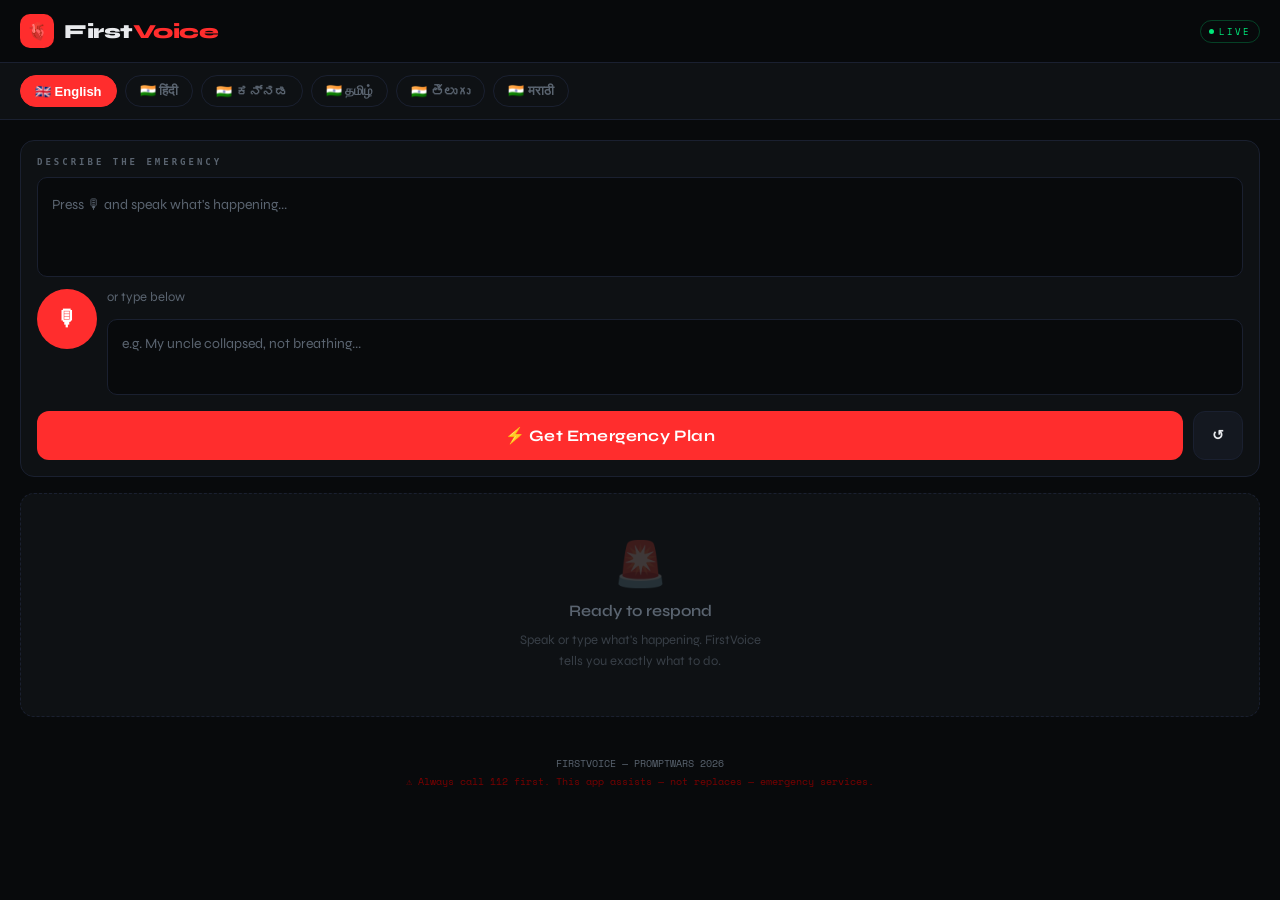
==== commit acb76070: "chore: Update AI model and add security fixes for hackathon submission" ====
--- a/index.html
+++ b/index.html
@@ -425,8 +425,8 @@
   <!-- HEADER -->
   <header class="header">
     <div class="logo">
-      <div class="logo-pulse">🫀</div>
-      <div class="logo-name">First<span>Voice</span></div>
+      <div class="logo-pulse" aria-hidden="true">🫀</div>
+      <h1 class="logo-name">First<span>Voice</span></h1>
     </div>
     <div class="live-badge">
       <div class="live-dot"></div>
@@ -445,13 +445,13 @@
   </div>
 
   <!-- MAIN CONTENT -->
-  <main class="main">
+  <main class="main" aria-live="polite">
 
     <!-- EMERGENCY REPORTING -->
 
     <!-- INPUT CARD -->
-    <div class="card">
-      <div class="card-label" id="lbl-describe">Describe the Emergency</div>
+    <section class="card">
+      <h2 class="card-label" id="lbl-describe">Describe the Emergency</h2>
 
       <!-- Transcript display -->
       <div class="transcript-box" id="transcriptBox">
@@ -460,7 +460,7 @@
 
       <!-- Mic + Reset row -->
       <div class="btn-row" style="justify-content:flex-start; margin-top:12px;">
-        <button class="btn btn-mic" id="micBtn" onclick="toggleMic()" title="Hold to speak">🎙</button>
+        <button class="btn btn-mic" id="micBtn" onclick="toggleMic()" title="Hold to speak" aria-label="Microphone">🎙</button>
         <div style="flex:1">
           <div style="font-size:13px; color:var(--text-dim); margin-bottom:4px;" id="lbl-or">or type below</div>
           <textarea class="manual-input" id="manualInput" rows="2" id="lbl-typePlaceholder"></textarea>
@@ -470,9 +470,9 @@
       <!-- Analyze + Reset -->
       <div class="btn-row">
         <button class="btn btn-analyze" id="analyzeBtn" onclick="analyze()" id="lbl-analyze">⚡ Get Emergency Plan</button>
-        <button class="btn btn-reset" onclick="resetAll()">↺</button>
+        <button class="btn btn-reset" onclick="resetAll()" aria-label="Reset">↺</button>
       </div>
-    </div>
+    </section>
 
     <!-- ERROR -->
     <div id="errorBox" style="display:none;" class="error-card"></div>
@@ -813,9 +813,9 @@
 
     <!-- Steps -->
     <div class="card" style="margin-bottom:12px;">
-      <div class="card-label">${t('steps')}</div>
+      <h2 class="card-label">${t('steps')}</h2>
       <div class="steps-list">${stepsHtml}</div>
-      <button class="tts-btn" onclick="speakText(\`${ttsText.replace(/`/g,'').replace(/'/g,'')}\`)">${t('tts')}</button>
+      <button class="tts-btn" onclick="speakText(window.currentTTS)">${t('tts')}</button>
     </div>
 
     <!-- Do Not -->
@@ -838,6 +838,9 @@
       💬 ${d.reassurance}
     </div>` : ''}
   `;
+
+  // Fix XSS vulnerability by not injecting string into onclick
+  window.currentTTS = ttsText;
 
   box.style.display = 'block';
   box.scrollIntoView({ behavior: 'smooth', block: 'start' });
